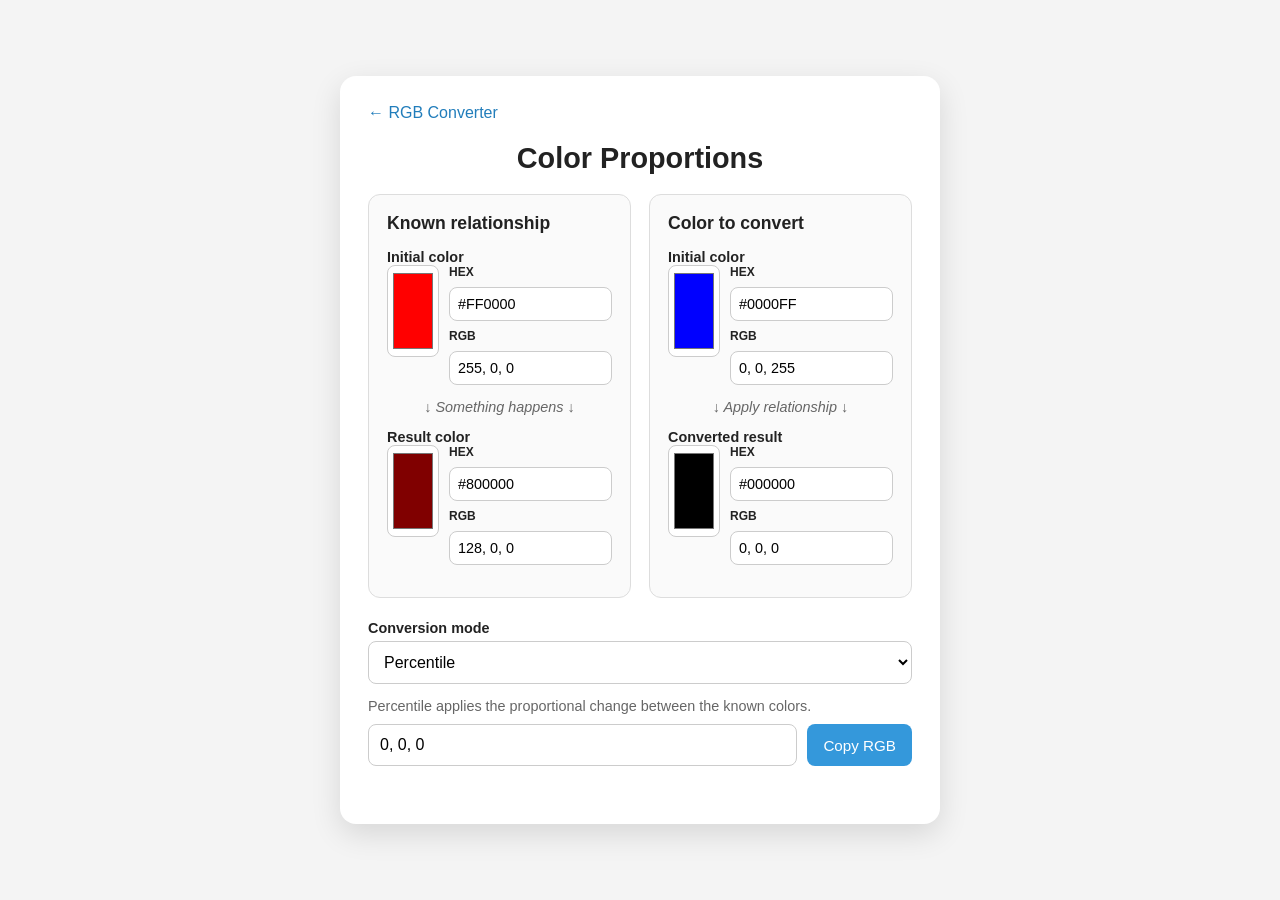
==== proportions.html @ 072a594b "feat: add color converted, proporiton converted updated index html and added css and multipage thru " ====
<!DOCTYPE html>
<html lang="en">
<head>
  <meta charset="UTF-8" />
  <meta name="viewport" content="width=device-width, initial-scale=1.0" />
  <title>Color Proportions</title>
  <link rel="stylesheet" href="style.css" />
</head>
<body>
  <main class="converter proportions-page">
    <a class="back-link" href="index.html">← RGB Converter</a>

    <h1>Color Proportions</h1>

    <div class="proportions-layout">
      <section class="proportion-card">
        <h2>Known relationship</h2>

        <div class="color-field">
          <label for="sourceInitialColor">Initial color</label>

          <div class="color-control">
            <input id="sourceInitialColor" type="color" value="#FF0000" />

            <div class="color-values">
              <label>
                HEX
                <input id="sourceInitialHex" type="text" value="#FF0000" maxlength="7" />
              </label>

              <label>
                RGB
                <input id="sourceInitialRgb" type="text" value="255, 0, 0" />
              </label>
            </div>
          </div>
        </div>

        <div class="happens">↓ Something happens ↓</div>

        <div class="color-field">
          <label for="sourceResultColor">Result color</label>

          <div class="color-control">
            <input id="sourceResultColor" type="color" value="#800000" />

            <div class="color-values">
              <label>
                HEX
                <input id="sourceResultHex" type="text" value="#800000" maxlength="7" />
              </label>

              <label>
                RGB
                <input id="sourceResultRgb" type="text" value="128, 0, 0" />
              </label>
            </div>
          </div>
        </div>
      </section>

      <section class="proportion-card">
        <h2>Color to convert</h2>

        <div class="color-field">
          <label for="targetInitialColor">Initial color</label>

          <div class="color-control">
            <input id="targetInitialColor" type="color" value="#0000FF" />

            <div class="color-values">
              <label>
                HEX
                <input id="targetInitialHex" type="text" value="#0000FF" maxlength="7" />
              </label>

              <label>
                RGB
                <input id="targetInitialRgb" type="text" value="0, 0, 255" />
              </label>
            </div>
          </div>
        </div>

        <div class="happens">↓ Apply relationship ↓</div>

        <div class="color-field">
          <label for="targetResultColor">Converted result</label>

          <div class="color-control">
            <input id="targetResultColor" type="color" value="#000080" readonly />

            <div class="color-values">
              <label>
                HEX
                <input id="targetResultHex" type="text" value="#000080" readonly />
              </label>

              <label>
                RGB
                <input id="targetResultRgb" type="text" value="0, 0, 128" readonly />
              </label>
            </div>
          </div>
        </div>
      </section>
    </div>

    <section class="mode-section">
      <label for="mode">Conversion mode</label>

      <select id="mode">
        <option value="percentile" selected>Percentile</option>
        <option value="absolute">Absolute</option>
      </select>

      <p id="modeDescription">
        Percentile applies the proportional change between the known colors.
      </p>
    </section>

    <div class="copy-result-row">
      <input id="resultRgb" type="text" readonly />
      <button id="copyResult" type="button">Copy RGB</button>
    </div>

    <div id="copyMessage" class="copy-message"></div>
  </main>

  <script>
    const colorGroups = [
      {
        color: "sourceInitialColor",
        hex: "sourceInitialHex",
        rgb: "sourceInitialRgb"
      },
      {
        color: "sourceResultColor",
        hex: "sourceResultHex",
        rgb: "sourceResultRgb"
      },
      {
        color: "targetInitialColor",
        hex: "targetInitialHex",
        rgb: "targetInitialRgb"
      }
    ];

    const mode = document.getElementById("mode");
    const modeDescription = document.getElementById("modeDescription");
    const targetResultColor = document.getElementById("targetResultColor");
    const targetResultHex = document.getElementById("targetResultHex");
    const targetResultRgb = document.getElementById("targetResultRgb");
    const resultRgb = document.getElementById("resultRgb");
    const copyMessage = document.getElementById("copyMessage");

    function clamp(value) {
      return Math.min(255, Math.max(0, Math.round(value)));
    }

    function normalizeHex(value) {
      value = value.trim();

      if (!value.startsWith("#")) {
        value = "#" + value;
      }

      if (/^#[0-9a-fA-F]{3}$/.test(value)) {
        value = "#" + [...value.slice(1)]
          .map(character => character + character)
          .join("");
      }

      return value.toUpperCase();
    }

    function isValidHex(value) {
      return /^#[0-9A-F]{6}$/.test(value);
    }

    function hexToRgb(hex) {
      return {
        r: parseInt(hex.slice(1, 3), 16),
        g: parseInt(hex.slice(3, 5), 16),
        b: parseInt(hex.slice(5, 7), 16)
      };
    }

    function rgbTextToObject(value) {
      const numbers = value
        .split(",")
        .map(number => clamp(Number(number.trim()) || 0));

      if (numbers.length !== 3) {
        return null;
      }

      return {
        r: numbers[0],
        g: numbers[1],
        b: numbers[2]
      };
    }

    function rgbToHex({ r, g, b }) {
      return "#" + [r, g, b]
        .map(value => clamp(value).toString(16).padStart(2, "0"))
        .join("")
        .toUpperCase();
    }

    function rgbToText({ r, g, b }) {
      return `${clamp(r)}, ${clamp(g)}, ${clamp(b)}`;
    }

    function updateGroupFromColor(group) {
      const color = document.getElementById(group.color);
      const hex = document.getElementById(group.hex);
      const rgb = document.getElementById(group.rgb);

      const rgbValue = hexToRgb(color.value);

      hex.value = color.value.toUpperCase();
      rgb.value = rgbToText(rgbValue);
    }

    function updateGroupFromHex(group) {
      const color = document.getElementById(group.color);
      const hex = document.getElementById(group.hex);
      const rgb = document.getElementById(group.rgb);

      const normalizedHex = normalizeHex(hex.value);

      if (!isValidHex(normalizedHex)) {
        return;
      }

      const rgbValue = hexToRgb(normalizedHex);

      color.value = normalizedHex;
      hex.value = normalizedHex;
      rgb.value = rgbToText(rgbValue);
    }

    function updateGroupFromRgb(group) {
      const color = document.getElementById(group.color);
      const hex = document.getElementById(group.hex);
      const rgb = document.getElementById(group.rgb);

      const rgbValue = rgbTextToObject(rgb.value);

      if (!rgbValue) {
        return;
      }

      const newHex = rgbToHex(rgbValue);

      color.value = newHex;
      hex.value = newHex;
      rgb.value = rgbToText(rgbValue);
    }

    function calculateResult() {
      const sourceInitial = hexToRgb(
        document.getElementById("sourceInitialColor").value
      );

      const sourceResult = hexToRgb(
        document.getElementById("sourceResultColor").value
      );

      const targetInitial = hexToRgb(
        document.getElementById("targetInitialColor").value
      );

      let result;

      if (mode.value === "percentile") {
        result = {
          r: sourceInitial.r === 0
            ? 0
            : targetInitial.r * (sourceResult.r / sourceInitial.r),

          g: sourceInitial.g === 0
            ? 0
            : targetInitial.g * (sourceResult.g / sourceInitial.g),

          b: sourceInitial.b === 0
            ? 0
            : targetInitial.b * (sourceResult.b / sourceInitial.b)
        };

        modeDescription.textContent =
          "Percentile applies the proportional change between the known colors.";
      } else {
        result = {
          r: targetInitial.r + (sourceResult.r - sourceInitial.r),
          g: targetInitial.g + (sourceResult.g - sourceInitial.g),
          b: targetInitial.b + (sourceResult.b - sourceInitial.b)
        };

        modeDescription.textContent =
          "Absolute applies the exact RGB difference between the known colors.";
      }

      result = {
        r: clamp(result.r),
        g: clamp(result.g),
        b: clamp(result.b)
      };

      const resultHex = rgbToHex(result);
      const resultRgbText = rgbToText(result);

      targetResultColor.value = resultHex;
      targetResultHex.value = resultHex;
      targetResultRgb.value = resultRgbText;
      resultRgb.value = resultRgbText;
    }

    colorGroups.forEach(group => {
      const color = document.getElementById(group.color);
      const hex = document.getElementById(group.hex);
      const rgb = document.getElementById(group.rgb);

      color.addEventListener("input", () => {
        updateGroupFromColor(group);
        calculateResult();
      });

      hex.addEventListener("input", () => {
        updateGroupFromHex(group);
        calculateResult();
      });

      rgb.addEventListener("input", () => {
        updateGroupFromRgb(group);
        calculateResult();
      });
    });

    mode.addEventListener("change", calculateResult);

    document.getElementById("copyResult").addEventListener("click", async () => {
      try {
        await navigator.clipboard.writeText(resultRgb.value);
        copyMessage.textContent = "RGB result copied!";

        setTimeout(() => {
          copyMessage.textContent = "";
        }, 1500);
      } catch {
        copyMessage.textContent = "Unable to copy.";
      }
    });

    calculateResult();
  </script>
</body>
</html>
---- style.css ----
:root {
  font-family: Arial, sans-serif;
  color: #222;
  background: #f4f4f4;
}

* {
  box-sizing: border-box;
}

body {
  display: grid;
  place-items: center;
  min-height: 100vh;
  margin: 0;
  padding: 20px;
}

.converter {
  width: 100%;
  max-width: 600px;
  padding: 28px;
  background: #fff;
  border-radius: 16px;
  box-shadow: 0 10px 30px rgba(0, 0, 0, 0.12);
}

h1 {
  margin-top: 0;
  text-align: center;
  font-size: 1.8rem;
}

h2 {
  margin-top: 0;
  font-size: 1.1rem;
}

.section {
  margin-top: 22px;
}

.rgb-inputs {
  display: grid;
  grid-template-columns: repeat(3, 1fr);
  gap: 10px;
}

label {
  display: flex;
  flex-direction: column;
  gap: 5px;
  font-size: 0.9rem;
  font-weight: bold;
}

input,
select {
  width: 100%;
  padding: 11px;
  border: 1px solid #ccc;
  border-radius: 8px;
  font-size: 1rem;
  background: white;
}

input:focus,
select:focus {
  outline: 2px solid #3498db;
  border-color: transparent;
}

button {
  padding: 11px 16px;
  border: 0;
  border-radius: 8px;
  color: white;
  background: #3498db;
  cursor: pointer;
  font-size: 0.95rem;
  white-space: nowrap;
}

button:hover {
  background: #217dbb;
}

.input-row,
.copy-result-row {
  display: flex;
  gap: 10px;
  margin-top: 10px;
}

.input-row input,
.copy-result-row input {
  flex: 1;
}

.color-preview {
  height: 140px;
  margin: 26px 0;
  border: 1px solid #ddd;
  border-radius: 12px;
  background: rgb(52, 152, 219);
}

.status {
  min-height: 20px;
  margin-top: 8px;
  color: #d63031;
  font-size: 0.9rem;
}

.copy-message {
  min-height: 20px;
  margin-top: 10px;
  text-align: center;
  color: #16803c;
  font-size: 0.9rem;
}

.proportions-link {
  display: flex;
  align-items: center;
  justify-content: space-between;
  margin-top: 28px;
  padding: 14px 18px;
  border-radius: 10px;
  color: white;
  background: #3498db;
  text-decoration: none;
  font-weight: bold;
}

.proportions-link:hover {
  background: #217dbb;
}

.arrow {
  font-size: 1.5rem;
}

.back-link {
  display: inline-block;
  margin-bottom: 20px;
  color: #217dbb;
  text-decoration: none;
}

.back-link:hover {
  text-decoration: underline;
}

.proportions-layout {
  display: grid;
  grid-template-columns: 1fr 1fr;
  gap: 18px;
}

.proportion-card {
  padding: 18px;
  border: 1px solid #ddd;
  border-radius: 12px;
  background: #fafafa;
}

.color-field {
  margin-bottom: 14px;
}

.color-control {
  display: flex;
  gap: 8px;
  align-items: center;
}

.color-control input[type="color"] {
  width: 52px;
  height: 44px;
  padding: 3px;
  cursor: pointer;
}

.color-control input[type="text"] {
  min-width: 0;
}

.happens {
  margin: 14px 0;
  color: #666;
  text-align: center;
  font-size: 0.9rem;
  font-style: italic;
}

.mode-section {
  margin-top: 22px;
}

.mode-section select {
  margin-top: 5px;
}

.mode-section p {
  margin-bottom: 0;
  color: #666;
  font-size: 0.9rem;
}

@media (max-width: 650px) {
  .proportions-layout {
    grid-template-columns: 1fr;
  }
}

@media (max-width: 400px) {
  .converter {
    padding: 20px;
  }

  .rgb-inputs {
    grid-template-columns: 1fr;
  }

  .input-row,
  .copy-result-row {
    flex-direction: column;
  }
}
.color-control {
  display: flex;
  align-items: flex-start;
  gap: 10px;
}

.color-control > input[type="color"] {
  flex: 0 0 52px;
  width: 52px;
  height: 92px;
  padding: 3px;
  cursor: pointer;
}

.color-values {
  display: grid;
  flex: 1;
  gap: 8px;
}

.color-values label {
  font-size: 0.75rem;
}

.color-values input {
  margin-top: 3px;
  padding: 8px;
  font-size: 0.9rem;
}

@media (max-width: 400px) {
  .color-control {
    flex-direction: column;
  }

  .color-control > input[type="color"] {
    width: 100%;
    height: 55px;
  }
}
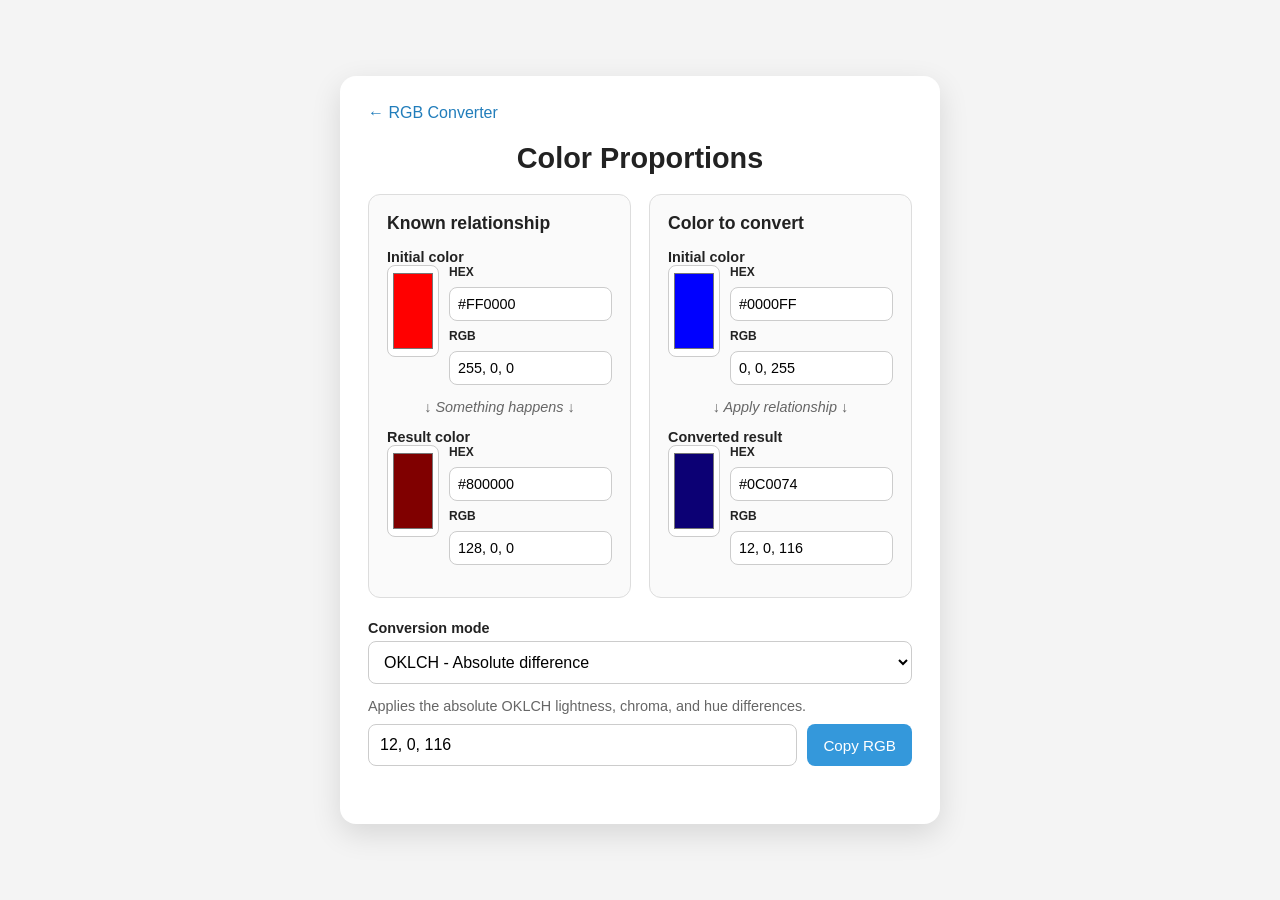
==== commit e75a92ba: "feat add 4 oklch options Added 4 new proportions options and made oklch absolute the default" ====
--- a/proportions.html
+++ b/proportions.html
@@ -109,20 +109,41 @@
     <section class="mode-section">
       <label for="mode">Conversion mode</label>
 
-      <select id="mode">
-        <option value="percentile" selected>Percentile</option>
-        <option value="absolute">Absolute</option>
-      </select>
-
-      <p id="modeDescription">
-        Percentile applies the proportional change between the known colors.
-      </p>
+	<select id="mode">
+	  <option value="percentile">
+		RGB - Per-channel percentile
+	  </option>
+
+	  <option value="absolute">
+		RGB - Per-channel absolute
+	  </option>
+
+	  <option value="oklch-absolute" selected>
+		OKLCH - Absolute difference
+	  </option>
+
+	  <option value="oklch-relative">
+		OKLCH - Relative difference
+	  </option>
+
+	  <option value="oklch-hue">
+		OKLCH - Hue shift only
+	  </option>
+
+	  <option value="oklch-lightness">
+		OKLCH - Lightness and chroma
+	  </option>
+	</select>
+
+	 <p id="modeDescription">
+	   Applies the absolute OKLCH lightness, chroma, and hue differences.
+	 </p>
     </section>
 
-    <div class="copy-result-row">
-      <input id="resultRgb" type="text" readonly />
-      <button id="copyResult" type="button">Copy RGB</button>
-    </div>
+	<div class="copy-result-row">
+	  <input id="resultRgb" type="text" readonly />
+	  <button id="copyResult" type="button">Copy RGB</button>
+	</div>
 
     <div id="copyMessage" class="copy-message"></div>
   </main>
@@ -260,64 +281,272 @@
       rgb.value = rgbToText(rgbValue);
     }
 
-    function calculateResult() {
-      const sourceInitial = hexToRgb(
-        document.getElementById("sourceInitialColor").value
-      );
-
-      const sourceResult = hexToRgb(
-        document.getElementById("sourceResultColor").value
-      );
-
-      const targetInitial = hexToRgb(
-        document.getElementById("targetInitialColor").value
-      );
-
-      let result;
-
-      if (mode.value === "percentile") {
-        result = {
-          r: sourceInitial.r === 0
-            ? 0
-            : targetInitial.r * (sourceResult.r / sourceInitial.r),
-
-          g: sourceInitial.g === 0
-            ? 0
-            : targetInitial.g * (sourceResult.g / sourceInitial.g),
-
-          b: sourceInitial.b === 0
-            ? 0
-            : targetInitial.b * (sourceResult.b / sourceInitial.b)
-        };
-
-        modeDescription.textContent =
-          "Percentile applies the proportional change between the known colors.";
-      } else {
-        result = {
-          r: targetInitial.r + (sourceResult.r - sourceInitial.r),
-          g: targetInitial.g + (sourceResult.g - sourceInitial.g),
-          b: targetInitial.b + (sourceResult.b - sourceInitial.b)
-        };
-
-        modeDescription.textContent =
-          "Absolute applies the exact RGB difference between the known colors.";
-      }
-
-      result = {
-        r: clamp(result.r),
-        g: clamp(result.g),
-        b: clamp(result.b)
+    function srgbToLinear(value) {
+  value /= 255;
+
+  return value <= 0.04045
+    ? value / 12.92
+    : Math.pow((value + 0.055) / 1.055, 2.4);
+}
+
+function linearToSrgb(value) {
+  value = Math.max(0, Math.min(1, value));
+
+  return value <= 0.0031308
+    ? value * 12.92
+    : 1.055 * Math.pow(value, 1 / 2.4) - 0.055;
+}
+
+function rgbToOklab({ r, g, b }) {
+  const red = srgbToLinear(r);
+  const green = srgbToLinear(g);
+  const blue = srgbToLinear(b);
+
+  const l =
+    0.4122214708 * red +
+    0.5363325363 * green +
+    0.0514459929 * blue;
+
+  const m =
+    0.2119034982 * red +
+    0.6806995451 * green +
+    0.1073969566 * blue;
+
+  const s =
+    0.0883024619 * red +
+    0.2817188376 * green +
+    0.6299787005 * blue;
+
+  const lRoot = Math.cbrt(l);
+  const mRoot = Math.cbrt(m);
+  const sRoot = Math.cbrt(s);
+
+  return {
+    L: 0.2104542553 * lRoot +
+       0.793617785 * mRoot -
+       0.0040720468 * sRoot,
+
+    a: 1.9779984951 * lRoot -
+       2.428592205 * mRoot +
+       0.4505937099 * sRoot,
+
+    b: 0.0259040371 * lRoot +
+       0.7827717662 * mRoot -
+       0.808675766 * sRoot
+  };
+}
+
+function oklabToRgb({ L, a, b }) {
+  const l =
+    L +
+    0.3963377774 * a +
+    0.2158037573 * b;
+
+  const m =
+    L -
+    0.1055613458 * a -
+    0.0638541728 * b;
+
+  const s =
+    L -
+    0.0894841775 * a -
+    1.291485548 * b;
+
+  const lCubed = l ** 3;
+  const mCubed = m ** 3;
+  const sCubed = s ** 3;
+
+  const red =
+    4.0767416621 * lCubed -
+    3.3077115913 * mCubed +
+    0.2309699292 * sCubed;
+
+  const green =
+    -1.2684380046 * lCubed +
+    2.6097574011 * mCubed -
+    0.3413193965 * sCubed;
+
+  const blue =
+    -0.0041960863 * lCubed -
+    0.7034186147 * mCubed +
+    1.707614701 * sCubed;
+
+  return {
+    r: clamp(linearToSrgb(red) * 255),
+    g: clamp(linearToSrgb(green) * 255),
+    b: clamp(linearToSrgb(blue) * 255)
+  };
+}
+
+function oklabToOklch({ L, a, b }) {
+  const C = Math.sqrt(a * a + b * b);
+
+  let h = Math.atan2(b, a) * 180 / Math.PI;
+
+  if (h < 0) {
+    h += 360;
+  }
+
+  return { L, C, h };
+}
+
+function oklchToOklab({ L, C, h }) {
+  const radians = h * Math.PI / 180;
+
+  return {
+    L,
+    a: C * Math.cos(radians),
+    b: C * Math.sin(radians)
+  };
+}
+
+function rgbToOklch(rgb) {
+  return oklabToOklch(rgbToOklab(rgb));
+}
+
+function oklchToRgb(oklch) {
+  return oklabToRgb(oklchToOklab(oklch));
+}
+
+function normalizeHue(hue) {
+  return ((hue % 360) + 360) % 360;
+}
+
+function shortestHueDifference(resultHue, initialHue) {
+  return ((resultHue - initialHue + 540) % 360) - 180;
+}
+
+function clampOklch(value) {
+  return {
+    L: Math.max(0, Math.min(1, value.L)),
+    C: Math.max(0, value.C),
+    h: normalizeHue(value.h)
+  };
+}
+
+function calculateResult() {
+  const sourceInitial = hexToRgb(
+    document.getElementById("sourceInitialColor").value
+  );
+
+  const sourceResult = hexToRgb(
+    document.getElementById("sourceResultColor").value
+  );
+
+  const targetInitial = hexToRgb(
+    document.getElementById("targetInitialColor").value
+  );
+
+  let result;
+
+  if (mode.value === "percentile") {
+    result = {
+      r: sourceInitial.r === 0
+        ? 0
+        : targetInitial.r * (sourceResult.r / sourceInitial.r),
+
+      g: sourceInitial.g === 0
+        ? 0
+        : targetInitial.g * (sourceResult.g / sourceInitial.g),
+
+      b: sourceInitial.b === 0
+        ? 0
+        : targetInitial.b * (sourceResult.b / sourceInitial.b)
+    };
+
+    modeDescription.textContent =
+      "Applies the proportional change independently to each RGB channel.";
+  }
+
+  else if (mode.value === "absolute") {
+    result = {
+      r: targetInitial.r + (sourceResult.r - sourceInitial.r),
+      g: targetInitial.g + (sourceResult.g - sourceInitial.g),
+      b: targetInitial.b + (sourceResult.b - sourceInitial.b)
+    };
+
+    modeDescription.textContent =
+      "Applies the exact RGB difference independently to each channel.";
+  }
+
+  else {
+    const sourceOklch = rgbToOklch(sourceInitial);
+    const resultOklch = rgbToOklch(sourceResult);
+    const targetOklch = rgbToOklch(targetInitial);
+
+    const deltaL = resultOklch.L - sourceOklch.L;
+    const deltaC = resultOklch.C - sourceOklch.C;
+
+    const deltaH = shortestHueDifference(
+      resultOklch.h,
+      sourceOklch.h
+    );
+
+    let converted;
+
+    if (mode.value === "oklch-absolute") {
+      converted = {
+        L: targetOklch.L + deltaL,
+        C: targetOklch.C + deltaC,
+        h: targetOklch.h + deltaH
       };
 
-      const resultHex = rgbToHex(result);
-      const resultRgbText = rgbToText(result);
-
-      targetResultColor.value = resultHex;
-      targetResultHex.value = resultHex;
-      targetResultRgb.value = resultRgbText;
-      resultRgb.value = resultRgbText;
-    }
-
+      modeDescription.textContent =
+        "Applies the absolute OKLCH lightness, chroma, and hue differences.";
+    }
+
+    else if (mode.value === "oklch-relative") {
+      converted = {
+        L: targetOklch.L + deltaL * targetOklch.L,
+        C: targetOklch.C + deltaC * targetOklch.C,
+        h: targetOklch.h + deltaH
+      };
+
+      modeDescription.textContent =
+        "Applies the OKLCH change proportionally to the target color.";
+    }
+
+    else if (mode.value === "oklch-hue") {
+      converted = {
+        L: targetOklch.L,
+        C: targetOklch.C,
+        h: targetOklch.h + deltaH
+      };
+
+      modeDescription.textContent =
+        "Applies only the hue shift while preserving target lightness and chroma.";
+    }
+
+    else {
+      // oklch-lightness
+      converted = {
+        L: targetOklch.L + deltaL,
+        C: targetOklch.C + deltaC,
+        h: targetOklch.h
+      };
+
+      modeDescription.textContent =
+        "Applies the lightness and chroma changes while preserving target hue.";
+    }
+
+    converted = clampOklch(converted);
+    result = oklchToRgb(converted);
+  }
+
+  result = {
+    r: clamp(result.r),
+    g: clamp(result.g),
+    b: clamp(result.b)
+  };
+
+  const resultHex = rgbToHex(result);
+  const resultRgbText = rgbToText(result);
+
+  targetResultColor.value = resultHex;
+  targetResultHex.value = resultHex;
+  targetResultRgb.value = resultRgbText;
+  resultRgb.value = resultRgbText;
+}
     colorGroups.forEach(group => {
       const color = document.getElementById(group.color);
       const hex = document.getElementById(group.hex);
